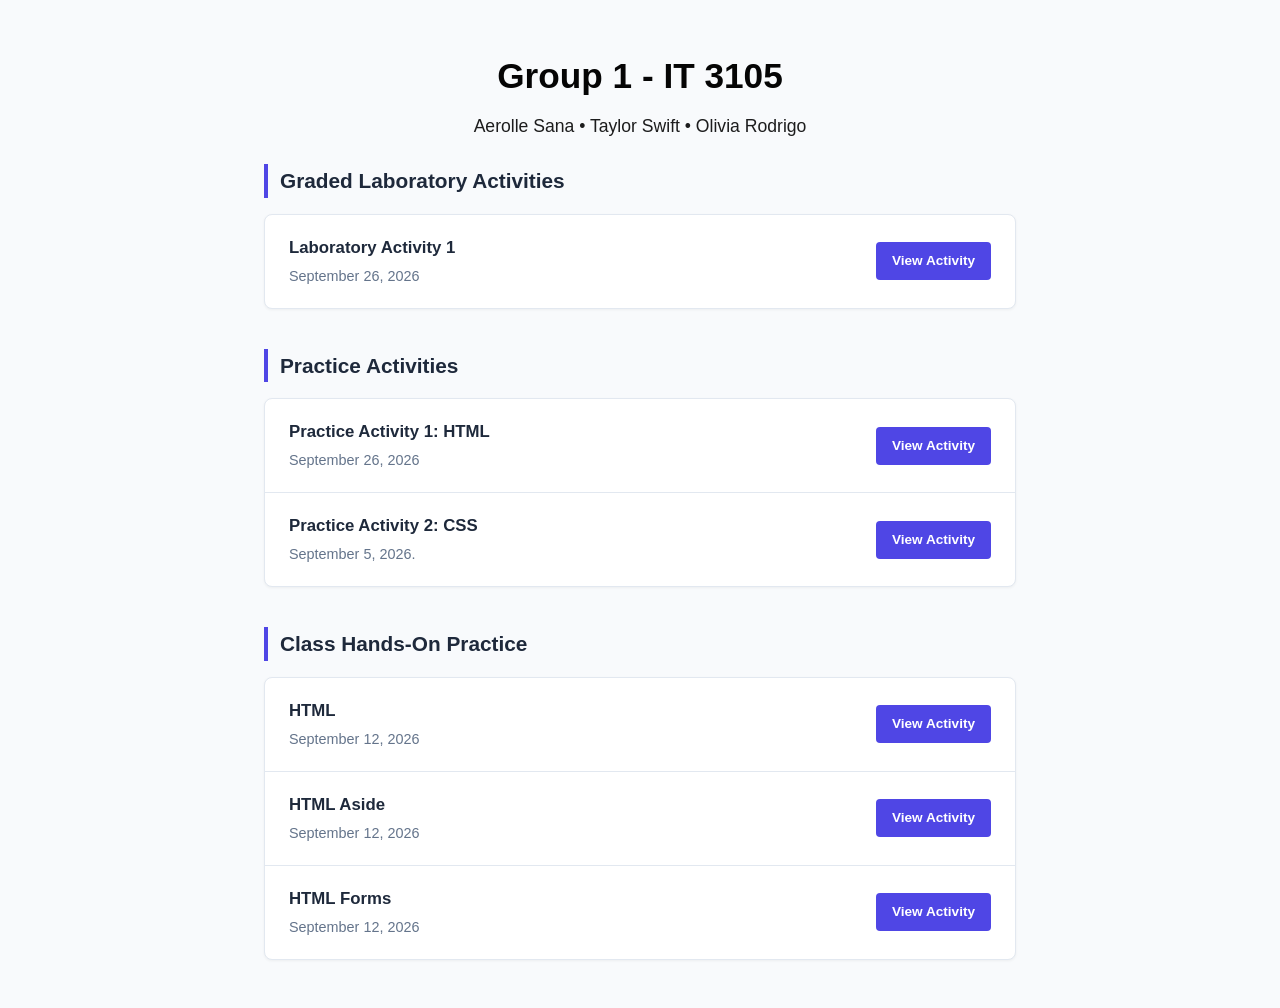
==== index.html @ 6edcb2fa "Add files via upload" ====
<!DOCTYPE html>
<html lang="en">
<head>
    <meta charset="UTF-8">
    <meta name="viewport" content="width=device-width, initial-scale=1.0">
    <title>Class Activity Repository</title>
    <link rel="stylesheet" href="style.css">
</head>
<body>

    <!-- Banner Header -->
    <header>
        <h1>Group 1 - IT 3105</h1>
        <p>Aerolle Sana • Taylor Swift • Olivia Rodrigo</p>
    </header>

    <!-- Main Content Area -->
    <main>
        
        <!-- Section: Current Module -->
        <h2 class="section-title">Graded Laboratory Activities</h2>
        <ul class="activity-list">
            <li>
                <span class="activity-info">
                    <strong>Laboratory Activity 1</strong>
                    <p>September 26, 2026</p>
                </span>
                <a href="#" class="btn">View Activity</a>
            </li>
        </ul>
        
        <!-- Section: Current Module -->
        <h2 class="section-title">Practice Activities</h2>
        <ul class="activity-list">
            <li>
                <span class="activity-info">
                    <strong>Practice Activity 1: HTML</strong>
                    <p>September 26, 2026</p>
                </span>
                <a href="formal practice/practice 1/practice 1.html" class="btn">View Activity</a>
            </li>
            <li>
                <span class="activity-info">
                    <strong>Practice Activity 2: CSS</strong>
                    <p>September 5, 2026.</p>
                </span>
                <a href="#" class="btn">View Activity</a>
            </li>
        </ul>

        <!-- Section: Current Module -->
        <h2 class="section-title">Class Hands-On Practice</h2>
        <ul class="activity-list">
            <li>
                <span class="activity-info">
                    <strong>HTML</strong>
                    <p>September 12, 2026</p>
                </span>
                <a href="practice activities/practice 1 html.html" class="btn">View Activity</a>
            </li>
            <li>
                <span class="activity-info">
                    <strong>HTML Aside</strong>
                    <p>September 12, 2026</p>
                </span>
                <a href="practice activities/practice 1 html aside.html" class="btn">View Activity</a>
            </li>
            <li>
                <span class="activity-info">
                    <strong>HTML Forms</strong>
                    <p>September 12, 2026</p>
                </span>
                <a href="practice activities/practice 1 html forms.html" class="btn">View Activity</a>
            </li>
        </ul>

    </main>

</body>
</html>
---- style.css ----
:root {
    --primary: #4f46e5;
    --primary-dark: #4338ca;
    --bg-color: #f8fafc;
    --card-bg: #ffffff;
    --text-main: #1e293b;
    --text-muted: #64748b;
    --border-color: #e2e8f0;
}

* {
    margin: 0;
    padding: 0;
    box-sizing: border-box;
    font-family: 'Segoe UI', Tahoma, Geneva, Verdana, sans-serif;
}

body {
    background-color: var(--bg-color);
    color: var(--text-main);
    line-height: 1.6;
}

/* Banner Header */
header {
    color: rgb(5, 5, 5);
    padding: 3rem 2rem;
    text-align: center;
}

header h1 {
    font-size: 2.2rem;
    margin-bottom: 0.5rem;
}

header p {
    font-size: 1.1rem;
    opacity: 0.9;
    max-width: 600px;
    margin: 0 auto;
}

/* Main Container */
main {
    max-width: 800px;
    margin: -1.5rem auto 3rem auto;
    padding: 0 1.5rem;
}

/* Section Styling */
.section-title {
    font-size: 1.3rem;
    margin-bottom: 1rem;
    color: var(--text-main);
    border-left: 4px solid var(--primary);
    padding-left: 0.75rem;
}

/* Simple List Styling */
.activity-list {
    list-style: none;
    background: var(--card-bg);
    border: 1px solid var(--border-color);
    border-radius: 8px;
    box-shadow: 0 1px 3px 0 rgba(0, 0, 0, 0.05);
    margin-bottom: 2.5rem;
    overflow: hidden;
}

.activity-list li {
    display: flex;
    justify-content: space-between;
    align-items: center;
    padding: 1.25rem 1.5rem;
    border-bottom: 1px solid var(--border-color);
    gap: 1rem;
}

.activity-list li:last-child {
    border-bottom: none;
}

.activity-info strong {
    display: block;
    font-size: 1.05rem;
    color: var(--text-main);
    margin-bottom: 0.2rem;
}

.activity-info p {
    color: var(--text-muted);
    font-size: 0.9rem;
}

/* Buttons */
.btn {
    display: inline-block;
    background-color: var(--primary);
    color: white;
    padding: 0.5rem 1rem;
    border-radius: 4px;
    text-decoration: none;
    font-size: 0.85rem;
    font-weight: 600;
    white-space: nowrap;
    transition: background-color 0.2s;
}

.btn:hover {
    background-color: var(--primary-dark);
}

.btn.secondary {
    background-color: #e2e8f0;
    color: var(--text-main);
}

.btn.secondary:hover {
    background-color: #cbd5e1;
}

/* Footer */
footer {
    text-align: center;
    padding: 2rem;
    color: var(--text-muted);
    font-size: 0.85rem;
    border-top: 1px solid var(--border-color);
    background: white;
}
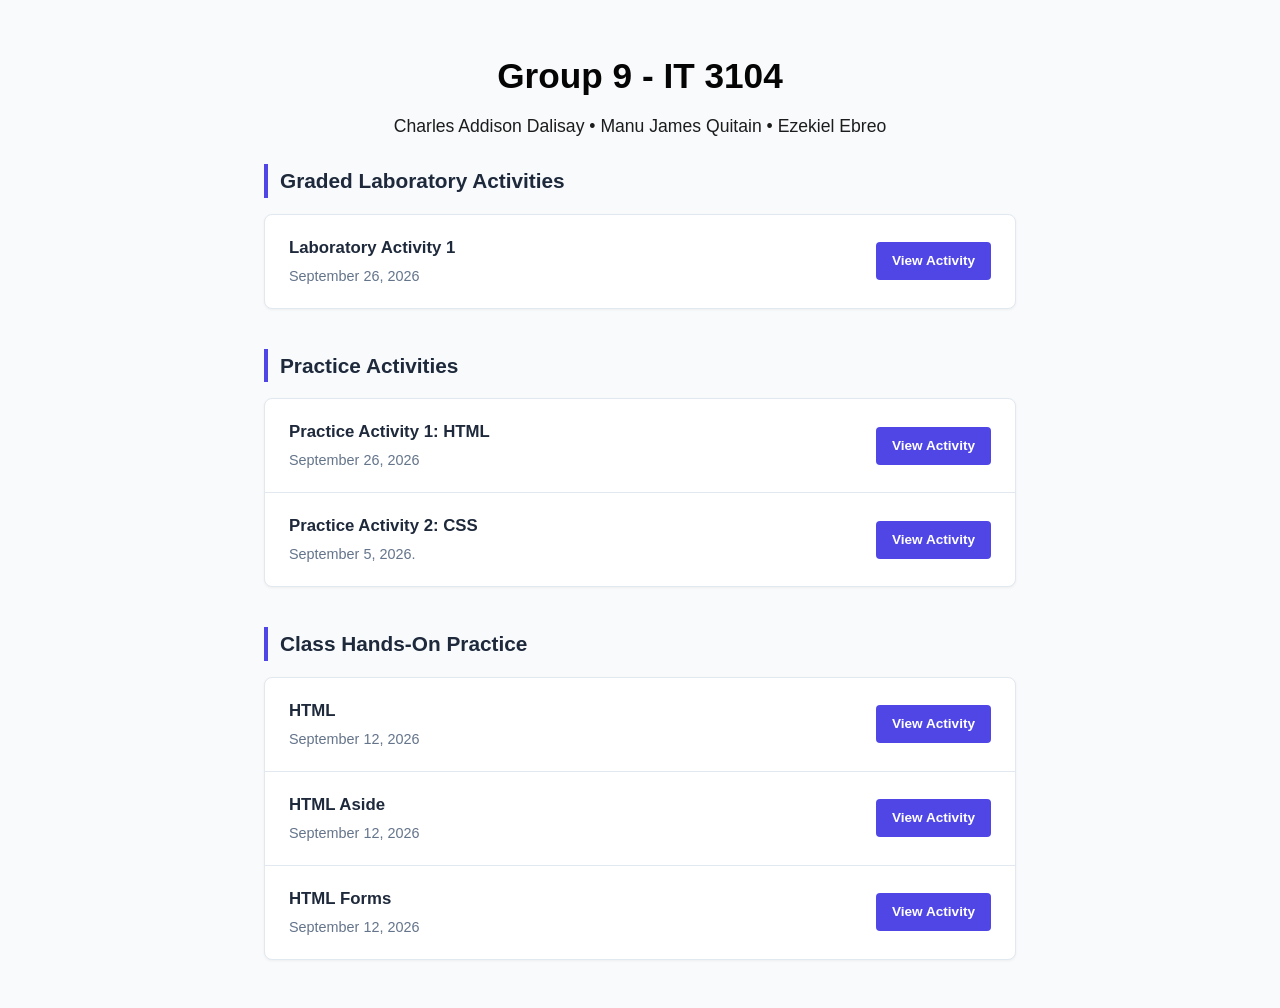
==== commit 1780c7f1: "Update index.html" ====
--- a/index.html
+++ b/index.html
@@ -10,8 +10,8 @@
 
     <!-- Banner Header -->
     <header>
-        <h1>Group 1 - IT 3105</h1>
-        <p>Aerolle Sana • Taylor Swift • Olivia Rodrigo</p>
+        <h1>Group 9 - IT 3104</h1>
+        <p>Charles Addison Dalisay • Manu James Quitain • Ezekiel Ebreo</p>
     </header>
 
     <!-- Main Content Area -->
@@ -77,4 +77,4 @@
     </main>
 
 </body>
-</html>+</html>
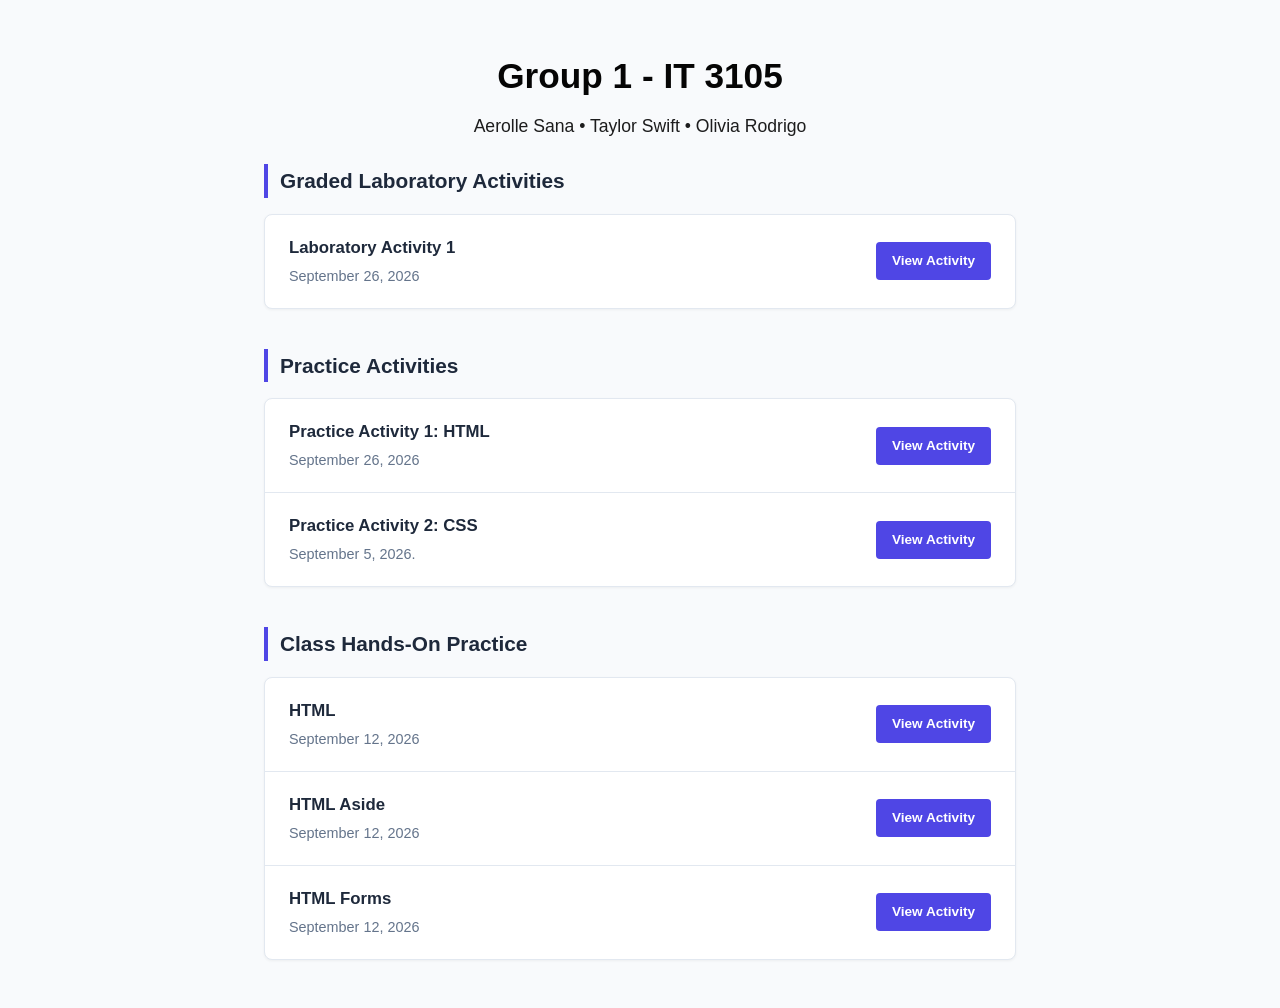
==== commit 25d2a26e: "Add files via upload" ====
--- a/index.html
+++ b/index.html
@@ -10,8 +10,8 @@
 
     <!-- Banner Header -->
     <header>
-        <h1>Group 9 - IT 3104</h1>
-        <p>Charles Addison Dalisay • Manu James Quitain • Ezekiel Ebreo</p>
+        <h1>Group 1 - IT 3105</h1>
+        <p>Aerolle Sana • Taylor Swift • Olivia Rodrigo</p>
     </header>
 
     <!-- Main Content Area -->
@@ -25,7 +25,7 @@
                     <strong>Laboratory Activity 1</strong>
                     <p>September 26, 2026</p>
                 </span>
-                <a href="#" class="btn">View Activity</a>
+                <a href="Graded Laboratory Exercises/practice 1.html" class="btn">View Activity</a>
             </li>
         </ul>
         
@@ -37,14 +37,14 @@
                     <strong>Practice Activity 1: HTML</strong>
                     <p>September 26, 2026</p>
                 </span>
-                <a href="formal practice/practice 1/practice 1.html" class="btn">View Activity</a>
+                <a href="Practice Activities/PracAct1.html" class="btn">View Activity</a>
             </li>
             <li>
                 <span class="activity-info">
                     <strong>Practice Activity 2: CSS</strong>
                     <p>September 5, 2026.</p>
                 </span>
-                <a href="#" class="btn">View Activity</a>
+                <a href="Practice Activities/PracAct2.css" class="btn">View Activity</a>
             </li>
         </ul>
 
@@ -56,25 +56,25 @@
                     <strong>HTML</strong>
                     <p>September 12, 2026</p>
                 </span>
-                <a href="practice activities/practice 1 html.html" class="btn">View Activity</a>
+                <a href="Class Hands-On Practice/html.html" class="btn">View Activity</a>
             </li>
             <li>
                 <span class="activity-info">
                     <strong>HTML Aside</strong>
                     <p>September 12, 2026</p>
                 </span>
-                <a href="practice activities/practice 1 html aside.html" class="btn">View Activity</a>
+                <a href="Class Hands-On Practice/aside.html" class="btn">View Activity</a>
             </li>
             <li>
                 <span class="activity-info">
                     <strong>HTML Forms</strong>
                     <p>September 12, 2026</p>
                 </span>
-                <a href="practice activities/practice 1 html forms.html" class="btn">View Activity</a>
+                <a href="Class Hands-On Practice/forms.html" class="btn">View Activity</a>
             </li>
         </ul>
 
     </main>
 
 </body>
-</html>
+</html>
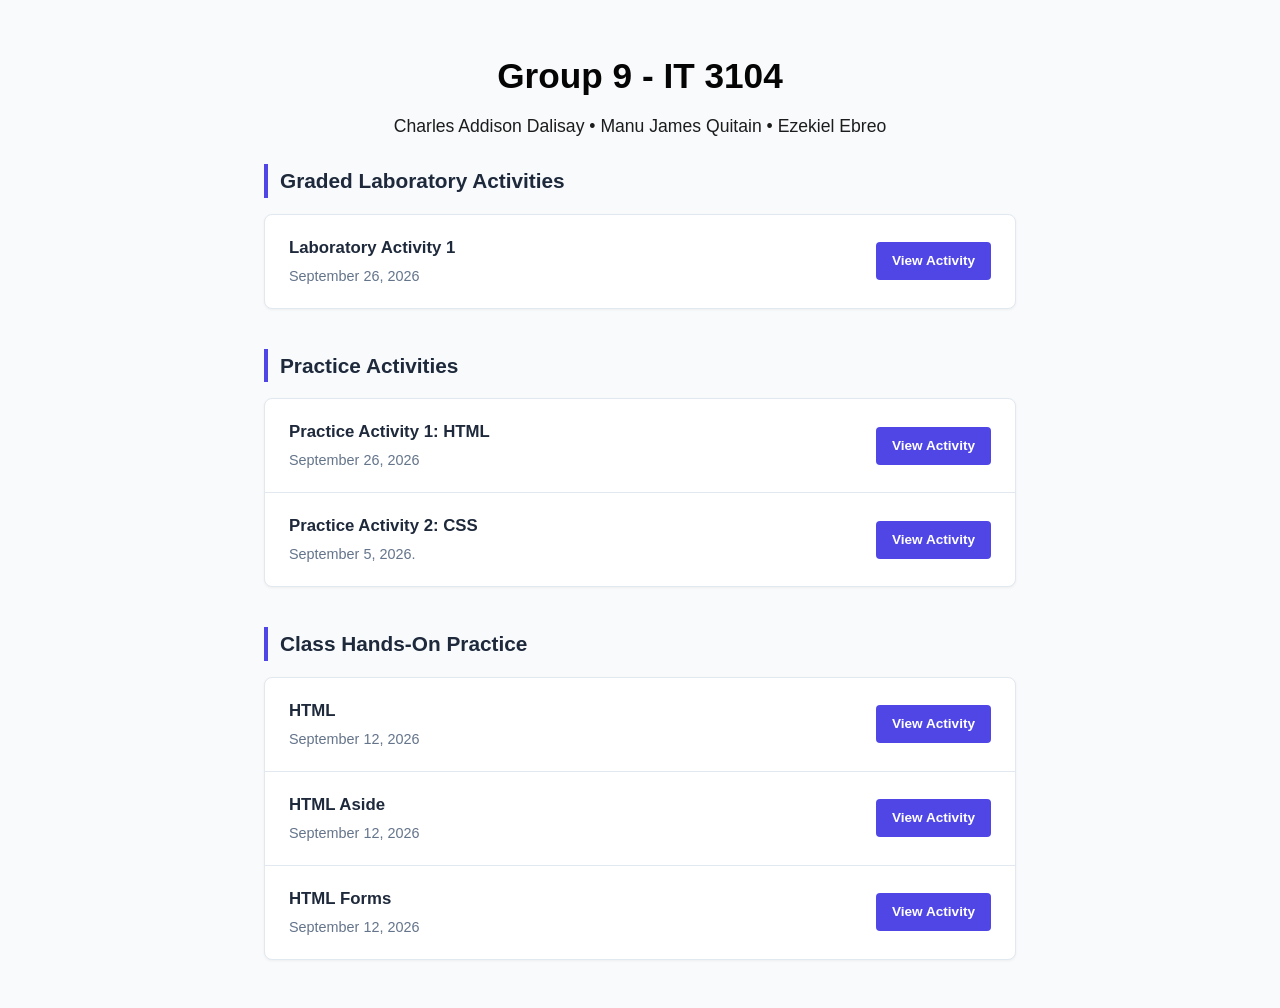
==== commit 1bba187a: "Update index.html" ====
--- a/index.html
+++ b/index.html
@@ -10,8 +10,8 @@
 
     <!-- Banner Header -->
     <header>
-        <h1>Group 1 - IT 3105</h1>
-        <p>Aerolle Sana • Taylor Swift • Olivia Rodrigo</p>
+        <h1>Group 9 - IT 3104</h1>
+        <p>Charles Addison Dalisay • Manu James Quitain • Ezekiel Ebreo</p>
     </header>
 
     <!-- Main Content Area -->
@@ -77,4 +77,4 @@
     </main>
 
 </body>
-</html>+</html>
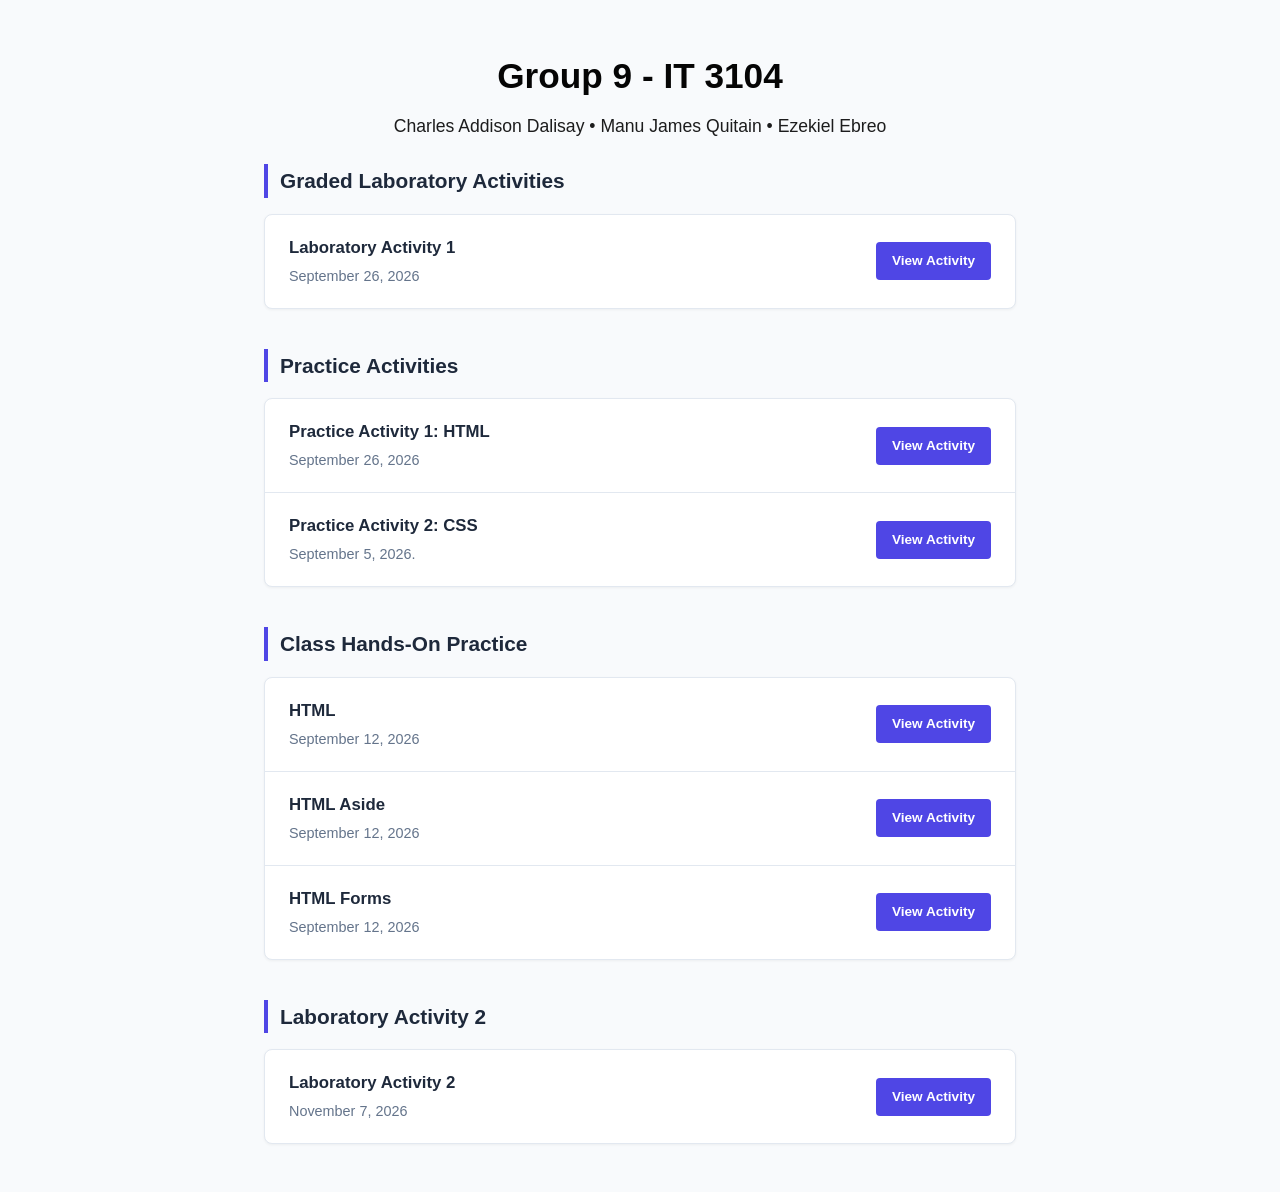
==== commit c4597bd7: "Update Lab Act 2 Added new section for Laboratory Activity 2 and updated links." ====
--- a/index.html
+++ b/index.html
@@ -74,6 +74,17 @@
             </li>
         </ul>
 
+        <h2 class="section-title">Laboratory Activity 2</h2>
+        <ul class="activity-list">
+            <li>
+                <span class="activity-info">
+                    <strong>Laboratory Activity 2</strong>
+                    <p>November 7, 2026</p>
+                </span>
+                <a href="DALISAY_LAB1_314/Lab2.html" class="btn">View Activity</a>
+            </li>
+        </ul>
+
     </main>
 
 </body>
